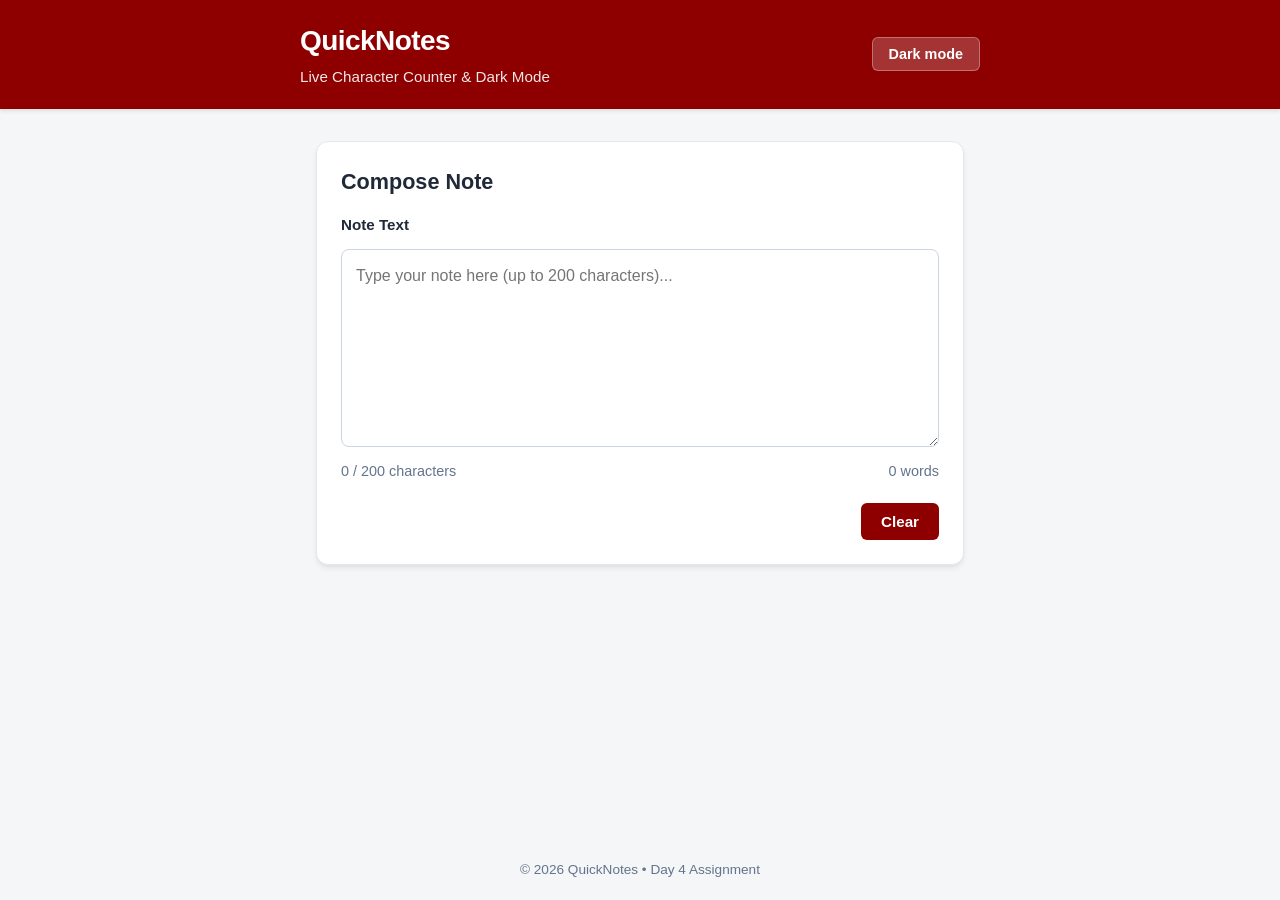
==== day4/index.html @ e02fce5c "feat - add day 4 assignment" ====
<!DOCTYPE html>
<html lang="en">
<head>
    <meta charset="UTF-8">
    <meta name="viewport" content="width=device-width, initial-scale=1.0">
    <title>Notes Toolkit - Live Character Counter & Dark Mode</title>
    <link rel="stylesheet" href="style.css">
    <script src="script.js" defer></script>
</head>
<body>
    <header>
        <div class="header-inner">
            <div class="header-branding">
                <h1>QuickNotes</h1>
                <p>Live Character Counter &amp; Dark Mode</p>
            </div>
            <button id="theme-toggle" type="button" aria-label="Toggle visual theme">Dark mode</button>
        </div>
    </header>

    <main>
        <section class="card">
            <h2>Compose Note</h2>

            <form id="note-form" onsubmit="return false;">
                <label for="note-text">Note Text</label>
                <textarea
                    id="note-text"
                    rows="7"
                    placeholder="Type your note here (up to 200 characters)..."
                    aria-describedby="char-count word-count"
                ></textarea>

                <div class="counters">
                    <p id="char-count">0 / 200 characters</p>
                    <p id="word-count">0 words</p>
                </div>

                <div class="actions">
                    <button id="clear-btn" type="button">Clear</button>
                </div>
            </form>
        </section>
    </main>

    <footer>
        <p>&copy; 2026 QuickNotes &bull; Day 4 Assignment</p>
    </footer>
</body>
</html>
---- day4/style.css ----
/* ========================================================
   CSS Variables / Design System Tokens
   ======================================================== */
:root {
  --bg-color: #f4f6f8;
  --text-color: #1f2937;
  --card-bg: #ffffff;
  --card-border: #e5e7eb;
  --header-bg: #8e0000;
  --header-text: #ffffff;
  --textarea-bg: #ffffff;
  --textarea-border: #cbd5e1;
  --textarea-focus: #8e0000;
  --btn-clear-bg: #8e0000;
  --btn-clear-hover: #6b0000;
  --btn-theme-bg: rgba(255, 255, 255, 0.2);
  --btn-theme-hover: rgba(255, 255, 255, 0.35);
  --btn-text: #ffffff;
  --counter-text: #64748b;
  --footer-text: #64748b;
  --warning-color: #d97706; /* orange */
  --over-color: #dc2626;    /* red */
  --card-shadow: 0 4px 6px -1px rgba(0, 0, 0, 0.08), 0 2px 4px -2px rgba(0, 0, 0, 0.05);
}

/* ========================================================
   Dark Theme (only redefines CSS variables)
   ======================================================== */
body.dark {
  --bg-color: #0f172a;
  --text-color: #f1f5f9;
  --card-bg: #1e293b;
  --card-border: #334155;
  --header-bg: #5a0000;
  --header-text: #f8fafc;
  --textarea-bg: #0f172a;
  --textarea-border: #475569;
  --textarea-focus: #ef4444;
  --btn-clear-bg: #991b1b;
  --btn-clear-hover: #b91c1c;
  --btn-theme-bg: rgba(255, 255, 255, 0.15);
  --btn-theme-hover: rgba(255, 255, 255, 0.25);
  --btn-text: #f8fafc;
  --counter-text: #94a3b8;
  --footer-text: #94a3b8;
  --warning-color: #f59e0b; /* brighter orange for dark backgrounds */
  --over-color: #ef4444;    /* brighter red for dark backgrounds */
  --card-shadow: 0 4px 6px -1px rgba(0, 0, 0, 0.4), 0 2px 4px -2px rgba(0, 0, 0, 0.3);
}

/* ========================================================
   Base Reset & Typography
   ======================================================== */
*,
*::before,
*::after {
  box-sizing: border-box;
}

body {
  margin: 0;
  font-family: "Segoe UI", Arial, sans-serif;
  background-color: var(--bg-color);
  color: var(--text-color);
  line-height: 1.5;
  min-height: 100vh;
  display: flex;
  flex-direction: column;
  transition: background-color 0.25s ease, color 0.25s ease;
}

/* ========================================================
   Header & Theme Toggle
   ======================================================== */
header {
  background-color: var(--header-bg);
  color: var(--header-text);
  padding: 20px 24px;
  box-shadow: 0 2px 4px rgba(0, 0, 0, 0.1);
  transition: background-color 0.25s ease;
}

.header-inner {
  max-width: 680px;
  margin: 0 auto;
  display: flex;
  justify-content: space-between;
  align-items: center;
  gap: 16px;
}

.header-branding h1 {
  margin: 0;
  font-size: 1.75rem;
  letter-spacing: -0.02em;
}

.header-branding p {
  margin: 4px 0 0;
  font-size: 0.95rem;
  opacity: 0.9;
}

#theme-toggle {
  background-color: var(--btn-theme-bg);
  color: var(--header-text);
  border: 1px solid rgba(255, 255, 255, 0.3);
  padding: 8px 16px;
  border-radius: 6px;
  font-size: 0.9rem;
  font-weight: 600;
  cursor: pointer;
  transition: background-color 0.2s ease, transform 0.1s ease;
  white-space: nowrap;
}

#theme-toggle:hover {
  background-color: var(--btn-theme-hover);
}

#theme-toggle:active {
  transform: scale(0.98);
}

/* ========================================================
   Main Content & Note Card
   ======================================================== */
main {
  flex: 1;
  max-width: 680px;
  width: 100%;
  margin: 32px auto;
  padding: 0 16px;
}

.card {
  background-color: var(--card-bg);
  border: 1px solid var(--card-border);
  border-radius: 12px;
  padding: 24px;
  box-shadow: var(--card-shadow);
  transition: background-color 0.25s ease, border-color 0.25s ease, box-shadow 0.25s ease;
}

.card h2 {
  margin: 0 0 16px;
  font-size: 1.35rem;
  color: var(--text-color);
}

form {
  display: flex;
  flex-direction: column;
  gap: 12px;
}

form label {
  font-size: 0.95rem;
  font-weight: 600;
  color: var(--text-color);
}

textarea#note-text {
  width: 100%;
  padding: 14px;
  border: 1.5px solid var(--textarea-border);
  border-radius: 8px;
  font-family: inherit;
  font-size: 1rem;
  line-height: 1.5;
  background-color: var(--textarea-bg);
  color: var(--text-color);
  resize: vertical;
  min-height: 140px;
  transition: border-color 0.2s ease, background-color 0.25s ease, color 0.25s ease;
}

textarea#note-text:focus {
  outline: none;
  border-color: var(--textarea-focus);
  box-shadow: 0 0 0 3px rgba(142, 0, 0, 0.15);
}

body.dark textarea#note-text:focus {
  box-shadow: 0 0 0 3px rgba(239, 68, 68, 0.25);
}

/* ========================================================
   Counters & Status Classes
   ======================================================== */
.counters {
  display: flex;
  justify-content: space-between;
  align-items: center;
  flex-wrap: wrap;
  gap: 8px;
  font-size: 0.9rem;
  color: var(--counter-text);
  margin-top: 2px;
}

.counters p {
  margin: 0;
  transition: color 0.2s ease;
}

/* Warning state: over 180 characters */
.warning {
  color: orange;
  color: var(--warning-color);
}

/* Over state: over 200 characters */
.over {
  color: red;
  color: var(--over-color);
  font-weight: bold;
}

/* ========================================================
   Actions & Clear Button
   ======================================================== */
.actions {
  display: flex;
  justify-content: flex-end;
  margin-top: 8px;
}

#clear-btn {
  background-color: var(--btn-clear-bg);
  color: var(--btn-text);
  border: none;
  padding: 10px 20px;
  border-radius: 6px;
  font-size: 0.95rem;
  font-weight: 600;
  cursor: pointer;
  transition: background-color 0.2s ease, transform 0.1s ease;
}

#clear-btn:hover {
  background-color: var(--btn-clear-hover);
}

#clear-btn:active {
  transform: scale(0.98);
}

/* ========================================================
   Footer
   ======================================================== */
footer {
  text-align: center;
  padding: 20px;
  font-size: 0.85rem;
  color: var(--footer-text);
  margin-top: auto;
}

footer p {
  margin: 0;
}
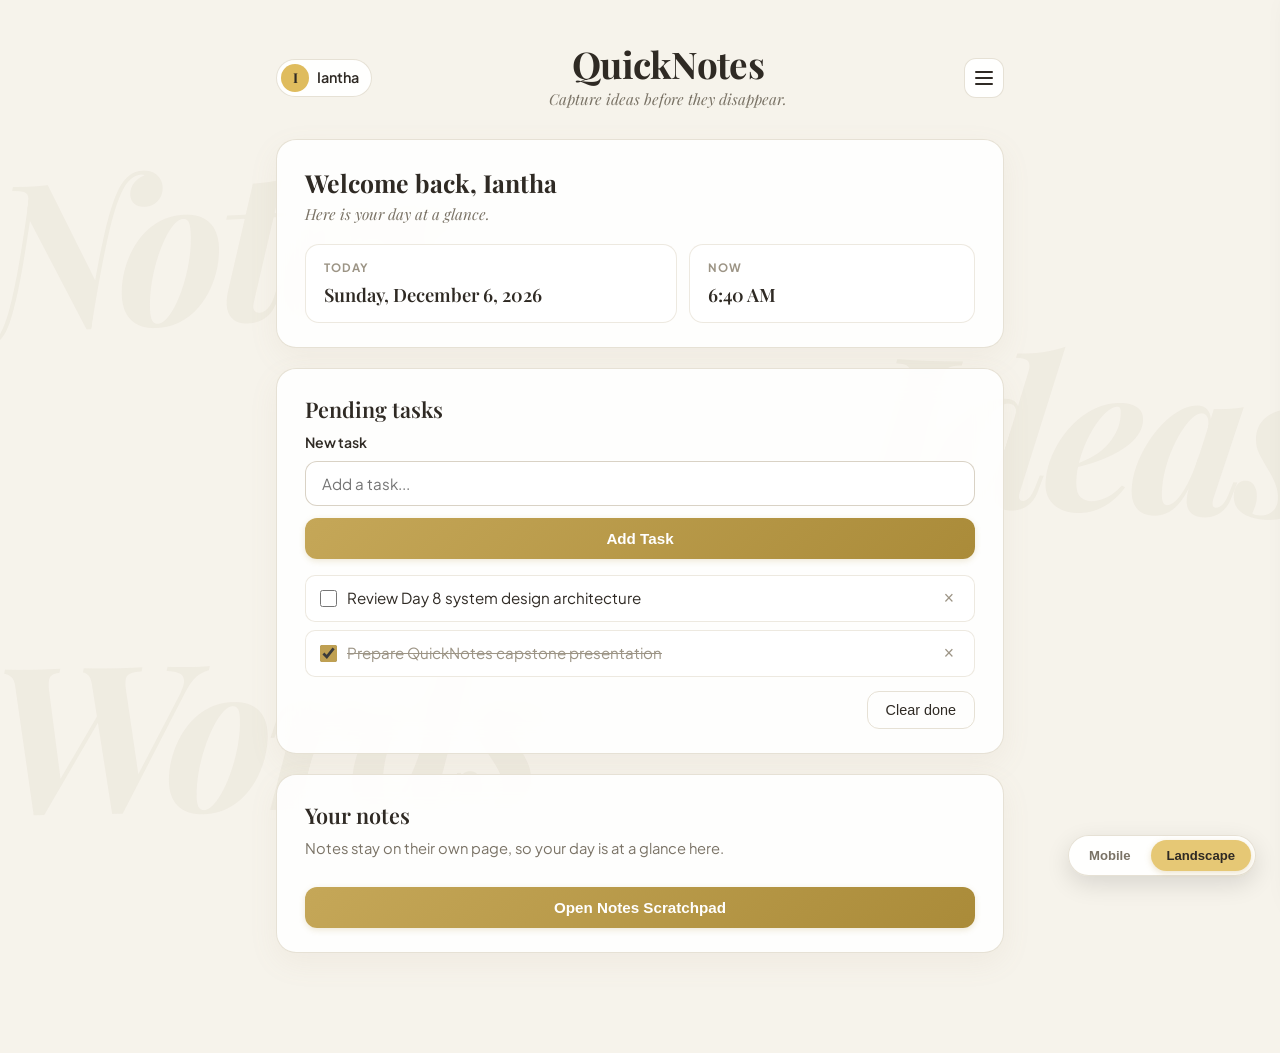
==== commit a8c98d0d: "feat: enhance QuickNotes with champagne/midnight palettes, watermark typography, profile login, and " ====
--- a/day4/index.html
+++ b/day4/index.html
@@ -3,48 +3,253 @@
 <head>
     <meta charset="UTF-8">
     <meta name="viewport" content="width=device-width, initial-scale=1.0">
-    <title>Notes Toolkit - Live Character Counter & Dark Mode</title>
+    <title>QuickNotes — Capture ideas before they disappear</title>
+    <!-- Modern Luxury Typography -->
+    <link rel="preconnect" href="https://fonts.googleapis.com">
+    <link rel="preconnect" href="https://fonts.gstatic.com" crossorigin>
+    <link href="https://fonts.googleapis.com/css2?family=Playfair+Display:ital,wght@0,500;0,600;0,700;1,400;1,600&family=Plus+Jakarta+Sans:wght@400;500;600;700&display=swap" rel="stylesheet">
     <link rel="stylesheet" href="style.css">
     <script src="script.js" defer></script>
 </head>
-<body>
-    <header>
-        <div class="header-inner">
-            <div class="header-branding">
-                <h1>QuickNotes</h1>
-                <p>Live Character Counter &amp; Dark Mode</p>
+<body class="palette-champagne">
+
+    <!-- Typographic Watermark Layer (matches Photos: Notes, Words, Ideas) -->
+    <div class="watermark-layer" aria-hidden="true">
+        <span class="watermark watermark-left-top">Notes</span>
+        <span class="watermark watermark-left-bottom">Words</span>
+        <span class="watermark watermark-right">Ideas</span>
+    </div>
+
+    <!-- Outer Viewport Wrapper (Toggles between Landscape Desktop and Mobile Phone Frame) -->
+    <div id="viewport-container" class="mode-landscape">
+
+        <!-- Simulated Mobile Phone Chassis -->
+        <div class="phone-frame">
+
+            <!-- Mobile Phone Status Bar (Visible in Mobile View) -->
+            <div class="phone-status-bar">
+                <span class="status-time" id="status-clock">12:10 PM</span>
+                <div class="dynamic-island">
+                    <span class="sensor-dot"></span>
+                </div>
+                <div class="status-icons">
+                    <svg class="icon-signal" viewBox="0 0 16 16" width="14" height="14" fill="currentColor">
+                        <rect x="1" y="11" width="2" height="4" rx="0.5"/>
+                        <rect x="5" y="8" width="2" height="7" rx="0.5"/>
+                        <rect x="9" y="5" width="2" height="10" rx="0.5"/>
+                        <rect x="13" y="2" width="2" height="13" rx="0.5"/>
+                    </svg>
+                    <svg class="icon-wifi" viewBox="0 0 16 16" width="14" height="14" fill="currentColor">
+                        <path d="M8 12.5a1.5 1.5 0 1 1 0 3 1.5 1.5 0 0 1 0-3zm-4.24-2.83a6 6 0 0 1 8.48 0 .75.75 0 0 0 1.06-1.06 7.5 7.5 0 0 0-10.6 0 .75.75 0 0 0 1.06 1.06zm-2.83-2.83a10 10 0 0 1 14.14 0 .75.75 0 1 0 1.06-1.06 11.5 11.5 0 0 0-16.26 0 .75.75 0 0 0 1.06 1.06z"/>
+                    </svg>
+                    <div class="battery-icon">
+                        <div class="battery-fill"></div>
+                    </div>
+                </div>
             </div>
-            <button id="theme-toggle" type="button" aria-label="Toggle visual theme">Dark mode</button>
-        </div>
-    </header>
-
-    <main>
-        <section class="card">
-            <h2>Compose Note</h2>
-
-            <form id="note-form" onsubmit="return false;">
-                <label for="note-text">Note Text</label>
-                <textarea
-                    id="note-text"
-                    rows="7"
-                    placeholder="Type your note here (up to 200 characters)..."
-                    aria-describedby="char-count word-count"
-                ></textarea>
-
-                <div class="counters">
-                    <p id="char-count">0 / 200 characters</p>
-                    <p id="word-count">0 words</p>
+
+            <!-- Scrollable Content Screen -->
+            <div class="phone-screen-content">
+
+                <!-- Header Section -->
+                <header class="app-header">
+                    <div class="header-inner">
+                        <!-- User Avatar Badge (Photo 1 & 4) -->
+                        <div class="user-pill" id="user-pill">
+                            <span class="avatar-circle" id="header-avatar">I</span>
+                            <span class="user-name" id="header-name">Iantha</span>
+                        </div>
+
+                        <!-- Brand Center -->
+                        <div class="brand-branding">
+                            <h1 class="brand-title">QuickNotes</h1>
+                            <p class="brand-tagline">Capture ideas before they disappear.</p>
+                        </div>
+
+                        <!-- Hamburger Menu Button -->
+                        <button class="menu-btn" id="menu-btn" type="button" aria-label="Toggle navigation menu">
+                            <span class="menu-line"></span>
+                            <span class="menu-line"></span>
+                            <span class="menu-line"></span>
+                        </button>
+                    </div>
+                </header>
+
+                <!-- Navigation Drawer -->
+                <div id="nav-drawer" class="nav-drawer" aria-hidden="true">
+                    <div class="drawer-header">
+                        <h3>QuickNotes</h3>
+                        <button type="button" id="close-drawer" class="drawer-close-btn">&times;</button>
+                    </div>
+                    <ul class="drawer-menu">
+                        <li><button type="button" class="tab-btn active" data-tab="tab-today">📅 Day at a Glance</button></li>
+                        <li><button type="button" class="tab-btn" data-tab="tab-notes">📝 Notes &amp; Scratchpad</button></li>
+                        <li><button type="button" class="tab-btn" data-tab="tab-tasks">✅ Pending Tasks</button></li>
+                        <li><button type="button" class="tab-btn" data-tab="tab-profile">👤 Profile &amp; Settings</button></li>
+                    </ul>
                 </div>
-
-                <div class="actions">
-                    <button id="clear-btn" type="button">Clear</button>
-                </div>
-            </form>
-        </section>
-    </main>
-
-    <footer>
-        <p>&copy; 2026 QuickNotes &bull; Day 4 Assignment</p>
-    </footer>
+                <div id="drawer-backdrop" class="drawer-backdrop"></div>
+
+                <!-- Main Content -->
+                <main class="main-content">
+
+                    <!-- TAB 1: TODAY / AT A GLANCE (Photos 2 & 4) -->
+                    <section id="tab-today" class="tab-section active">
+                        
+                        <!-- Welcome Card with Live Date & Time -->
+                        <div class="card welcome-card">
+                            <h2 class="welcome-heading">Welcome back, <span id="welcome-name">Iantha</span></h2>
+                            <p class="welcome-sub">Here is your day at a glance.</p>
+
+                            <div class="datetime-grid">
+                                <div class="subcard">
+                                    <span class="subcard-label">TODAY</span>
+                                    <p class="subcard-value" id="live-date">Thursday, October 22, 2026</p>
+                                </div>
+                                <div class="subcard">
+                                    <span class="subcard-label">NOW</span>
+                                    <p class="subcard-value" id="live-time">12:10 PM</p>
+                                </div>
+                            </div>
+                        </div>
+
+                        <!-- Pending Tasks Preview Card (Photos 2 & 4) -->
+                        <div class="card tasks-card">
+                            <h2 class="card-title">Pending tasks</h2>
+                            <form id="task-form" onsubmit="return false;">
+                                <label for="task-input" class="field-label">New task</label>
+                                <div class="input-row">
+                                    <input type="text" id="task-input" class="text-input" placeholder="Add a task..." autocomplete="off">
+                                </div>
+                                <button type="submit" id="add-task-btn" class="btn-gold btn-block">Add Task</button>
+                            </form>
+
+                            <ul id="task-list" class="task-list"></ul>
+                            <p id="task-empty-state" class="empty-state">All tasks are done. Nothing is pending.</p>
+                            
+                            <div class="card-footer-action">
+                                <button type="button" id="clear-done-tasks" class="btn-outline">Clear done</button>
+                            </div>
+                        </div>
+
+                        <!-- Your Notes Card (Photos 2 & 4) -->
+                        <div class="card notes-hub-card">
+                            <h2 class="card-title">Your notes</h2>
+                            <p class="card-sub">Notes stay on their own page, so your day is at a glance here.</p>
+                            <button type="button" class="btn-gold btn-block" id="jump-to-notes-btn">Open Notes Scratchpad</button>
+                        </div>
+                    </section>
+
+                    <!-- TAB 2: COMPOSE NOTES & SEARCH (Original Core + Enhancements) -->
+                    <section id="tab-notes" class="tab-section">
+                        <div class="card compose-card">
+                            <h2 class="card-title">Compose Note</h2>
+                            <p class="card-sub">Live character &amp; word counter &bull; Auto-saves locally</p>
+
+                            <form id="note-form" onsubmit="return false;">
+                                <label for="note-text" class="field-label">Note Text</label>
+                                <textarea
+                                    id="note-text"
+                                    rows="6"
+                                    placeholder="Type your note here (up to 200 characters)..."
+                                    aria-describedby="char-count word-count"
+                                ></textarea>
+
+                                <div class="counters">
+                                    <span id="char-count">0 / 200 characters</span>
+                                    <span id="word-count">0 words</span>
+                                    <span id="save-status" class="draft-indicator">Draft saved</span>
+                                </div>
+
+                                <div class="actions">
+                                    <button id="save-note-btn" type="button" class="btn-gold">Save to Notes</button>
+                                    <button id="clear-btn" type="button" class="btn-outline">Clear</button>
+                                </div>
+                            </form>
+                        </div>
+
+                        <!-- Saved Notes List & Search -->
+                        <div class="card saved-notes-card">
+                            <div class="section-header-flex">
+                                <h2 class="card-title">Saved Notes</h2>
+                                <span class="badge" id="notes-count">0 notes</span>
+                            </div>
+
+                            <input type="search" id="search-notes" class="text-input" placeholder="Search notes...">
+
+                            <ul id="notes-list" class="notes-list"></ul>
+                            <p id="no-notes-state" class="empty-state">No notes saved yet. Type a note above and click Save!</p>
+                        </div>
+                    </section>
+
+                    <!-- TAB 3: PROFILE & LOGIN & APPEARANCE (Photos 1 & 3) -->
+                    <section id="tab-profile" class="tab-section">
+                        
+                        <!-- Your Profile Card (Photo 1 & 3) -->
+                        <div class="card profile-card">
+                            <h2 class="card-title">Your profile</h2>
+                            <form id="profile-form" onsubmit="return false;">
+                                <div class="field-group">
+                                    <label for="display-name" class="field-label">Display name</label>
+                                    <div class="input-inline">
+                                        <input type="text" id="display-name" class="text-input" value="Iantha" placeholder="Enter display name">
+                                        <button type="submit" id="save-profile-btn" class="btn-gold btn-inline">Save</button>
+                                    </div>
+                                </div>
+
+                                <div class="field-group">
+                                    <label for="login-email" class="field-label">Login email</label>
+                                    <input type="email" id="login-email" class="text-input" value="iantha@quicknotes.app" placeholder="Enter email">
+                                </div>
+
+                                <div class="auth-status-bar">
+                                    <span class="auth-dot"></span>
+                                    <span id="auth-status-text">Logged in as <strong>Iantha</strong> (Offline Persistence Active)</span>
+                                </div>
+                            </form>
+                        </div>
+
+                        <!-- Appearance Card (Photo 1 & 3) -->
+                        <div class="card appearance-card">
+                            <div class="appearance-row">
+                                <div class="appearance-info">
+                                    <h2 class="card-title">Appearance</h2>
+                                    <h3 class="appearance-subheading">Dark mode</h3>
+                                    <p class="card-sub">Switch between the champagne and midnight palettes.</p>
+                                </div>
+                                <div class="appearance-toggle">
+                                    <label class="switch" for="theme-switch">
+                                        <input type="checkbox" id="theme-switch" aria-label="Toggle dark mode theme">
+                                        <span class="slider"></span>
+                                    </label>
+                                    <!-- Original theme toggle button preserved for compatibility -->
+                                    <button id="theme-toggle" type="button" class="visually-hidden">Dark mode</button>
+                                </div>
+                            </div>
+                        </div>
+
+                        <!-- View Footer -->
+                        <footer class="app-footer">
+                            <p>&copy; 2026 QuickNotes</p>
+                        </footer>
+                    </section>
+
+                </main>
+
+            </div><!-- /.phone-screen-content -->
+
+            <!-- Phone Bottom Home Bar -->
+            <div class="phone-home-bar"></div>
+
+        </div><!-- /.phone-frame -->
+
+    </div><!-- /#viewport-container -->
+
+    <!-- Floating Device Switcher Pill (Bottom Right: Mobile / Landscape from Photos 1, 2, 3, 4) -->
+    <div class="device-switcher" role="region" aria-label="Device view switcher">
+        <button type="button" id="btn-view-mobile" class="switch-pill">Mobile</button>
+        <button type="button" id="btn-view-landscape" class="switch-pill active">Landscape</button>
+    </div>
+
 </body>
 </html>
--- a/day4/style.css
+++ b/day4/style.css
@@ -1,262 +1,986 @@
 /* ========================================================
-   CSS Variables / Design System Tokens
+   QuickNotes Design System: Champagne & Midnight Palettes
    ======================================================== */
+
 :root {
-  --bg-color: #f4f6f8;
-  --text-color: #1f2937;
-  --card-bg: #ffffff;
-  --card-border: #e5e7eb;
-  --header-bg: #8e0000;
-  --header-text: #ffffff;
-  --textarea-bg: #ffffff;
-  --textarea-border: #cbd5e1;
-  --textarea-focus: #8e0000;
-  --btn-clear-bg: #8e0000;
-  --btn-clear-hover: #6b0000;
-  --btn-theme-bg: rgba(255, 255, 255, 0.2);
-  --btn-theme-hover: rgba(255, 255, 255, 0.35);
-  --btn-text: #ffffff;
-  --counter-text: #64748b;
-  --footer-text: #64748b;
-  --warning-color: #d97706; /* orange */
-  --over-color: #dc2626;    /* red */
-  --card-shadow: 0 4px 6px -1px rgba(0, 0, 0, 0.08), 0 2px 4px -2px rgba(0, 0, 0, 0.05);
+  /* Palette: Champagne (Light Mode - Default) */
+  --bg-canvas: #f6f3eb;
+  --bg-watermark: rgba(165, 148, 120, 0.08);
+  --card-bg: rgba(255, 255, 255, 0.88);
+  --card-border: rgba(220, 212, 196, 0.7);
+  --subcard-bg: rgba(255, 255, 255, 0.95);
+  --subcard-border: rgba(225, 218, 204, 0.6);
+  --text-main: #2f2a24;
+  --text-sub: #7a7366;
+  --text-muted: #9c9485;
+  --gold-primary: #bfa052;
+  --gold-gradient: linear-gradient(135deg, #c5a758 0%, #aa8b39 100%);
+  --gold-hover: #a78835;
+  --gold-pill: #e6c875;
+  --gold-pill-text: #2f2a24;
+  --avatar-bg: #dfbc5e;
+  --avatar-text: #2f2a24;
+  --input-bg: rgba(255, 255, 255, 0.95);
+  --input-border: rgba(205, 195, 178, 0.75);
+  --input-focus: #bfa052;
+  --shadow-card: 0 10px 30px rgba(160, 145, 120, 0.08);
+  --shadow-phone: 0 25px 60px rgba(0, 0, 0, 0.25), 0 0 0 10px #1e1e20, 0 0 0 12px #3c3c40;
+  --phone-notch: #000000;
+  --warning-color: #d97706;
+  --over-color: #dc2626;
+  --radius-card: 20px;
+  --radius-input: 12px;
+}
+
+/* Palette: Midnight (Dark Mode - Photos 3) */
+body.palette-midnight,
+body.dark {
+  --bg-canvas: #1e2019;
+  --bg-watermark: rgba(212, 176, 85, 0.05);
+  --card-bg: rgba(38, 41, 33, 0.88);
+  --card-border: rgba(95, 100, 80, 0.45);
+  --subcard-bg: rgba(32, 34, 27, 0.9);
+  --subcard-border: rgba(80, 85, 70, 0.4);
+  --text-main: #f3eee4;
+  --text-sub: #a5a195;
+  --text-muted: #7d796e;
+  --gold-primary: #d4b055;
+  --gold-gradient: linear-gradient(135deg, #dfbc5e 0%, #be9739 100%);
+  --gold-hover: #c49e3c;
+  --gold-pill: #d4b055;
+  --gold-pill-text: #1e2019;
+  --avatar-bg: #d4b055;
+  --avatar-text: #1e2019;
+  --input-bg: rgba(28, 30, 24, 0.9);
+  --input-border: rgba(85, 90, 72, 0.6);
+  --input-focus: #dfbc5e;
+  --shadow-card: 0 10px 30px rgba(0, 0, 0, 0.35);
+  --shadow-phone: 0 25px 60px rgba(0, 0, 0, 0.6), 0 0 0 10px #11120e, 0 0 0 12px #2d3027;
+  --phone-notch: #000000;
+  --warning-color: #fbbf24;
+  --over-color: #f87171;
+}
+
+/* Base Reset & Fonts */
+*, *::before, *::after {
+  box-sizing: border-box;
+  margin: 0;
+  padding: 0;
+}
+
+body {
+  font-family: 'Plus Jakarta Sans', -apple-system, BlinkMacSystemFont, 'Segoe UI', Roboto, sans-serif;
+  background-color: var(--bg-canvas);
+  color: var(--text-main);
+  min-height: 100vh;
+  line-height: 1.5;
+  overflow-x: hidden;
+  transition: background-color 0.35s ease, color 0.35s ease;
+  position: relative;
 }
 
 /* ========================================================
-   Dark Theme (only redefines CSS variables)
+   Typographic Watermark Background Layer (from Photos)
    ======================================================== */
-body.dark {
-  --bg-color: #0f172a;
-  --text-color: #f1f5f9;
-  --card-bg: #1e293b;
-  --card-border: #334155;
-  --header-bg: #5a0000;
-  --header-text: #f8fafc;
-  --textarea-bg: #0f172a;
-  --textarea-border: #475569;
-  --textarea-focus: #ef4444;
-  --btn-clear-bg: #991b1b;
-  --btn-clear-hover: #b91c1c;
-  --btn-theme-bg: rgba(255, 255, 255, 0.15);
-  --btn-theme-hover: rgba(255, 255, 255, 0.25);
-  --btn-text: #f8fafc;
-  --counter-text: #94a3b8;
-  --footer-text: #94a3b8;
-  --warning-color: #f59e0b; /* brighter orange for dark backgrounds */
-  --over-color: #ef4444;    /* brighter red for dark backgrounds */
-  --card-shadow: 0 4px 6px -1px rgba(0, 0, 0, 0.4), 0 2px 4px -2px rgba(0, 0, 0, 0.3);
+.watermark-layer {
+  position: fixed;
+  inset: 0;
+  pointer-events: none;
+  user-select: none;
+  z-index: 0;
+  overflow: hidden;
+}
+
+.watermark {
+  position: absolute;
+  font-family: 'Playfair Display', Georgia, serif;
+  font-style: italic;
+  font-size: clamp(6rem, 16vw, 15rem);
+  font-weight: 700;
+  color: var(--bg-watermark);
+  line-height: 1;
+  white-space: nowrap;
+  letter-spacing: -0.04em;
+  transition: color 0.35s ease;
+}
+
+.watermark-left-top {
+  top: 15%;
+  left: -2vw;
+  transform: rotate(-3deg);
+}
+
+.watermark-left-bottom {
+  bottom: 8%;
+  left: -1vw;
+  transform: rotate(-1deg);
+}
+
+.watermark-right {
+  top: 36%;
+  right: -3vw;
+  transform: rotate(2deg);
 }
 
 /* ========================================================
-   Base Reset & Typography
+   Viewport Wrapper: Landscape vs Mobile Frame
    ======================================================== */
-*,
-*::before,
-*::after {
-  box-sizing: border-box;
-}
-
-body {
-  margin: 0;
-  font-family: "Segoe UI", Arial, sans-serif;
-  background-color: var(--bg-color);
-  color: var(--text-color);
-  line-height: 1.5;
+#viewport-container {
+  position: relative;
+  z-index: 1;
+  width: 100%;
   min-height: 100vh;
+  padding: 30px 16px 80px;
+  display: flex;
+  justify-content: center;
+  align-items: flex-start;
+  transition: all 0.4s cubic-bezier(0.16, 1, 0.3, 1);
+}
+
+/* Landscape Mode (Desktop - Photos 1 & 3) */
+#viewport-container.mode-landscape {
+  max-width: 760px;
+  margin: 0 auto;
+}
+
+#viewport-container.mode-landscape .phone-frame {
+  width: 100%;
+  background: transparent;
+  box-shadow: none;
+  border-radius: 0;
+}
+
+#viewport-container.mode-landscape .phone-status-bar,
+#viewport-container.mode-landscape .phone-home-bar {
+  display: none;
+}
+
+/* Mobile Mode (Simulated Phone - Photos 2 & 4) */
+#viewport-container.mode-mobile {
+  padding-top: 20px;
+}
+
+#viewport-container.mode-mobile .phone-frame {
+  width: 395px;
+  max-width: 100%;
+  background: var(--bg-canvas);
+  border-radius: 48px;
+  box-shadow: var(--shadow-phone);
+  overflow: hidden;
+  position: relative;
   display: flex;
   flex-direction: column;
-  transition: background-color 0.25s ease, color 0.25s ease;
+  border: 1px solid rgba(255, 255, 255, 0.08);
+}
+
+#viewport-container.mode-mobile .phone-status-bar {
+  display: flex;
+  justify-content: space-between;
+  align-items: center;
+  padding: 12px 24px 8px;
+  font-size: 0.8rem;
+  font-weight: 600;
+  color: var(--text-main);
+  background: transparent;
+  user-select: none;
+}
+
+.dynamic-island {
+  width: 96px;
+  height: 24px;
+  background-color: var(--phone-notch);
+  border-radius: 20px;
+  display: flex;
+  align-items: center;
+  justify-content: flex-end;
+  padding-right: 10px;
+}
+
+.sensor-dot {
+  width: 8px;
+  height: 8px;
+  background-color: #1a1a2e;
+  border-radius: 50%;
+}
+
+.status-icons {
+  display: flex;
+  align-items: center;
+  gap: 6px;
+}
+
+.battery-icon {
+  width: 22px;
+  height: 11px;
+  border: 1.5px solid currentColor;
+  border-radius: 3px;
+  padding: 1px;
+  position: relative;
+}
+
+.battery-icon::after {
+  content: '';
+  position: absolute;
+  right: -3.5px;
+  top: 2px;
+  width: 2px;
+  height: 4px;
+  background: currentColor;
+  border-radius: 0 1px 1px 0;
+}
+
+.battery-fill {
+  width: 75%;
+  height: 100%;
+  background: currentColor;
+  border-radius: 1px;
+}
+
+#viewport-container.mode-mobile .phone-home-bar {
+  display: block;
+  width: 130px;
+  height: 5px;
+  background-color: var(--text-muted);
+  border-radius: 10px;
+  margin: 12px auto 8px;
+  opacity: 0.6;
+}
+
+#viewport-container.mode-mobile .phone-screen-content {
+  max-height: 740px;
+  overflow-y: auto;
+  scrollbar-width: thin;
+  padding-bottom: 16px;
 }
 
 /* ========================================================
-   Header & Theme Toggle
+   Header & Avatar (Photos 1, 2, 3, 4)
    ======================================================== */
-header {
-  background-color: var(--header-bg);
-  color: var(--header-text);
-  padding: 20px 24px;
-  box-shadow: 0 2px 4px rgba(0, 0, 0, 0.1);
-  transition: background-color 0.25s ease;
+.app-header {
+  padding: 14px 0 20px;
+  margin-bottom: 8px;
 }
 
 .header-inner {
-  max-width: 680px;
-  margin: 0 auto;
-  display: flex;
+  display: flex;
+  align-items: center;
   justify-content: space-between;
-  align-items: center;
-  gap: 16px;
-}
-
-.header-branding h1 {
-  margin: 0;
-  font-size: 1.75rem;
-  letter-spacing: -0.02em;
-}
-
-.header-branding p {
-  margin: 4px 0 0;
-  font-size: 0.95rem;
-  opacity: 0.9;
-}
-
-#theme-toggle {
-  background-color: var(--btn-theme-bg);
-  color: var(--header-text);
-  border: 1px solid rgba(255, 255, 255, 0.3);
-  padding: 8px 16px;
-  border-radius: 6px;
+  gap: 12px;
+}
+
+/* User Pill (Left) */
+.user-pill {
+  display: flex;
+  align-items: center;
+  gap: 8px;
+  padding: 4px 12px 4px 4px;
+  background: var(--subcard-bg);
+  border: 1px solid var(--card-border);
+  border-radius: 30px;
+  cursor: pointer;
+  transition: transform 0.15s ease, background-color 0.2s ease;
+}
+
+.user-pill:hover {
+  transform: translateY(-1px);
+}
+
+.avatar-circle {
+  width: 28px;
+  height: 28px;
+  background: var(--avatar-bg);
+  color: var(--avatar-text);
+  border-radius: 50%;
+  display: flex;
+  align-items: center;
+  justify-content: center;
+  font-weight: 700;
+  font-size: 0.85rem;
+  font-family: 'Playfair Display', serif;
+}
+
+.user-name {
   font-size: 0.9rem;
   font-weight: 600;
-  cursor: pointer;
-  transition: background-color 0.2s ease, transform 0.1s ease;
-  white-space: nowrap;
-}
-
-#theme-toggle:hover {
-  background-color: var(--btn-theme-hover);
-}
-
-#theme-toggle:active {
-  transform: scale(0.98);
-}
-
-/* ========================================================
-   Main Content & Note Card
-   ======================================================== */
-main {
+  color: var(--text-main);
+}
+
+/* Brand Center */
+.brand-branding {
+  text-align: center;
   flex: 1;
-  max-width: 680px;
-  width: 100%;
-  margin: 32px auto;
-  padding: 0 16px;
-}
-
-.card {
-  background-color: var(--card-bg);
+}
+
+.brand-title {
+  font-family: 'Playfair Display', Georgia, serif;
+  font-size: clamp(1.8rem, 3vw, 2.3rem);
+  font-weight: 700;
+  letter-spacing: -0.02em;
+  color: var(--text-main);
+  line-height: 1.1;
+}
+
+.brand-tagline {
+  font-family: 'Playfair Display', Georgia, serif;
+  font-style: italic;
+  font-size: clamp(0.85rem, 1.5vw, 0.95rem);
+  color: var(--text-sub);
+  margin-top: 4px;
+}
+
+/* Hamburger Menu Button (Right) */
+.menu-btn {
+  background: var(--subcard-bg);
   border: 1px solid var(--card-border);
   border-radius: 12px;
+  width: 40px;
+  height: 40px;
+  display: flex;
+  flex-direction: column;
+  align-items: center;
+  justify-content: center;
+  gap: 4px;
+  cursor: pointer;
+  padding: 8px;
+  transition: background-color 0.2s ease;
+}
+
+.menu-btn:hover {
+  background: var(--card-bg);
+}
+
+.menu-line {
+  width: 18px;
+  height: 2px;
+  background-color: var(--text-main);
+  border-radius: 2px;
+  transition: transform 0.2s ease, opacity 0.2s ease;
+}
+
+/* Navigation Drawer */
+.nav-drawer {
+  position: fixed;
+  top: 0;
+  right: -320px;
+  width: 290px;
+  height: 100%;
+  background: var(--card-bg);
+  backdrop-filter: blur(12px);
+  border-left: 1px solid var(--card-border);
+  z-index: 100;
   padding: 24px;
-  box-shadow: var(--card-shadow);
-  transition: background-color 0.25s ease, border-color 0.25s ease, box-shadow 0.25s ease;
-}
-
-.card h2 {
-  margin: 0 0 16px;
+  box-shadow: -10px 0 30px rgba(0,0,0,0.15);
+  transition: right 0.3s cubic-bezier(0.16, 1, 0.3, 1);
+  display: flex;
+  flex-direction: column;
+}
+
+.nav-drawer.open {
+  right: 0;
+}
+
+.drawer-header {
+  display: flex;
+  align-items: center;
+  justify-content: space-between;
+  margin-bottom: 24px;
+  padding-bottom: 12px;
+  border-bottom: 1px solid var(--card-border);
+}
+
+.drawer-header h3 {
+  font-family: 'Playfair Display', serif;
+  font-size: 1.4rem;
+  color: var(--text-main);
+}
+
+.drawer-close-btn {
+  background: none;
+  border: none;
+  font-size: 1.8rem;
+  cursor: pointer;
+  color: var(--text-sub);
+}
+
+.drawer-menu {
+  list-style: none;
+  display: flex;
+  flex-direction: column;
+  gap: 10px;
+}
+
+.tab-btn {
+  width: 100%;
+  text-align: left;
+  background: var(--subcard-bg);
+  border: 1px solid var(--card-border);
+  padding: 12px 16px;
+  border-radius: 12px;
+  color: var(--text-main);
+  font-size: 0.95rem;
+  font-weight: 500;
+  cursor: pointer;
+  transition: all 0.2s ease;
+}
+
+.tab-btn:hover, .tab-btn.active {
+  background: var(--gold-primary);
+  color: #ffffff;
+  border-color: var(--gold-primary);
+}
+
+.drawer-backdrop {
+  position: fixed;
+  inset: 0;
+  background: rgba(0, 0, 0, 0.3);
+  backdrop-filter: blur(2px);
+  z-index: 99;
+  opacity: 0;
+  pointer-events: none;
+  transition: opacity 0.3s ease;
+}
+
+.drawer-backdrop.open {
+  opacity: 1;
+  pointer-events: auto;
+}
+
+/* ========================================================
+   Cards System (Photos 1, 2, 3, 4)
+   ======================================================== */
+.card {
+  background: var(--card-bg);
+  backdrop-filter: blur(14px);
+  -webkit-backdrop-filter: blur(14px);
+  border: 1px solid var(--card-border);
+  border-radius: var(--radius-card);
+  padding: 24px 28px;
+  margin-bottom: 20px;
+  box-shadow: var(--shadow-card);
+  transition: background-color 0.35s ease, border-color 0.35s ease, box-shadow 0.35s ease;
+}
+
+.card-title {
+  font-family: 'Playfair Display', Georgia, serif;
   font-size: 1.35rem;
-  color: var(--text-color);
-}
-
-form {
-  display: flex;
-  flex-direction: column;
+  font-weight: 600;
+  color: var(--text-main);
+  margin-bottom: 6px;
+}
+
+.card-sub {
+  font-size: 0.92rem;
+  color: var(--text-sub);
+  margin-bottom: 16px;
+}
+
+/* Subcards (e.g. TODAY and NOW) */
+.subcard {
+  background: var(--subcard-bg);
+  border: 1px solid var(--subcard-border);
+  border-radius: 14px;
+  padding: 14px 18px;
+}
+
+.subcard-label {
+  display: block;
+  font-size: 0.72rem;
+  font-weight: 700;
+  letter-spacing: 0.08em;
+  color: var(--text-muted);
+  margin-bottom: 4px;
+}
+
+.subcard-value {
+  font-family: 'Playfair Display', serif;
+  font-size: 1.15rem;
+  font-weight: 600;
+  color: var(--text-main);
+}
+
+/* ========================================================
+   Tab Sections
+   ======================================================== */
+.tab-section {
+  display: none;
+  animation: fadeIn 0.25s ease-out;
+}
+
+.tab-section.active {
+  display: block;
+}
+
+@keyframes fadeIn {
+  from { opacity: 0; transform: translateY(6px); }
+  to { opacity: 1; transform: translateY(0); }
+}
+
+/* Welcome Card */
+.welcome-heading {
+  font-family: 'Playfair Display', serif;
+  font-size: 1.55rem;
+  font-weight: 700;
+  color: var(--text-main);
+}
+
+.welcome-sub {
+  font-family: 'Playfair Display', serif;
+  font-style: italic;
+  font-size: 0.95rem;
+  color: var(--text-sub);
+  margin: 2px 0 18px;
+}
+
+.datetime-grid {
+  display: grid;
+  grid-template-columns: 1.3fr 1fr;
   gap: 12px;
 }
 
-form label {
+@media (max-width: 480px) {
+  .datetime-grid {
+    grid-template-columns: 1fr;
+  }
+}
+
+/* ========================================================
+   Buttons & Inputs
+   ======================================================== */
+.field-label {
+  display: block;
+  font-size: 0.88rem;
+  font-weight: 600;
+  color: var(--text-main);
+  margin-bottom: 8px;
+}
+
+.text-input {
+  width: 100%;
+  padding: 12px 16px;
+  background: var(--input-bg);
+  border: 1px solid var(--input-border);
+  border-radius: var(--radius-input);
+  font-size: 0.95rem;
+  color: var(--text-main);
+  font-family: inherit;
+  outline: none;
+  transition: border-color 0.2s ease, box-shadow 0.2s ease;
+}
+
+.text-input:focus {
+  border-color: var(--input-focus);
+  box-shadow: 0 0 0 3px rgba(191, 160, 82, 0.2);
+}
+
+/* Gold Buttons (Matches Photos) */
+.btn-gold {
+  background: var(--gold-gradient);
+  color: #ffffff;
+  border: none;
+  padding: 12px 22px;
+  border-radius: 12px;
   font-size: 0.95rem;
   font-weight: 600;
-  color: var(--text-color);
-}
-
-textarea#note-text {
+  cursor: pointer;
+  transition: all 0.2s ease;
+  box-shadow: 0 2px 6px rgba(170, 139, 57, 0.2);
+}
+
+.btn-gold:hover {
+  filter: brightness(1.06);
+  transform: translateY(-1px);
+}
+
+.btn-gold:active {
+  transform: translateY(0);
+}
+
+.btn-block {
   width: 100%;
-  padding: 14px;
-  border: 1.5px solid var(--textarea-border);
-  border-radius: 8px;
+  margin-top: 12px;
+}
+
+.btn-outline {
+  background: transparent;
+  color: var(--text-main);
+  border: 1px solid var(--card-border);
+  padding: 10px 18px;
+  border-radius: 12px;
+  font-size: 0.9rem;
+  font-weight: 500;
+  cursor: pointer;
+  transition: all 0.2s ease;
+}
+
+.btn-outline:hover {
+  background: var(--subcard-bg);
+  border-color: var(--text-muted);
+}
+
+/* Inline Inputs (Display Name + Save button from Photo 1 & 3) */
+.input-inline {
+  display: flex;
+  gap: 10px;
+}
+
+.btn-inline {
+  white-space: nowrap;
+  padding: 12px 24px;
+}
+
+.field-group {
+  margin-bottom: 16px;
+}
+
+/* Tasks Card */
+.task-list {
+  list-style: none;
+  margin-top: 16px;
+  display: flex;
+  flex-direction: column;
+  gap: 8px;
+}
+
+.task-item {
+  display: flex;
+  align-items: center;
+  justify-content: space-between;
+  padding: 10px 14px;
+  background: var(--subcard-bg);
+  border: 1px solid var(--subcard-border);
+  border-radius: 10px;
+  transition: all 0.2s ease;
+}
+
+.task-content {
+  display: flex;
+  align-items: center;
+  gap: 10px;
+  flex: 1;
+}
+
+.task-checkbox {
+  accent-color: var(--gold-primary);
+  width: 17px;
+  height: 17px;
+  cursor: pointer;
+}
+
+.task-text {
+  font-size: 0.95rem;
+  color: var(--text-main);
+  word-break: break-word;
+}
+
+.task-item.done .task-text {
+  text-decoration: line-through;
+  color: var(--text-muted);
+}
+
+.task-del-btn {
+  background: none;
+  border: none;
+  color: var(--text-muted);
+  font-size: 1.1rem;
+  cursor: pointer;
+  padding: 2px 6px;
+  border-radius: 6px;
+}
+
+.task-del-btn:hover {
+  color: var(--over-color);
+  background: rgba(220, 38, 38, 0.08);
+}
+
+.empty-state {
+  text-align: center;
+  font-size: 0.92rem;
+  color: var(--text-muted);
+  padding: 16px 8px;
+  font-style: italic;
+}
+
+.card-footer-action {
+  display: flex;
+  justify-content: flex-end;
+  margin-top: 14px;
+}
+
+/* ========================================================
+   Compose Note Scratchpad (Original Day 4 Preserved & Styled)
+   ======================================================== */
+.note-textarea {
+  width: 100%;
+  padding: 14px 16px;
+  background: var(--input-bg);
+  border: 1px solid var(--input-border);
+  border-radius: var(--radius-input);
+  font-size: 1rem;
+  color: var(--text-main);
   font-family: inherit;
+  line-height: 1.5;
+  resize: vertical;
+  outline: none;
+  transition: border-color 0.2s ease;
+}
+
+.note-textarea:focus {
+  border-color: var(--input-focus);
+  box-shadow: 0 0 0 3px rgba(191, 160, 82, 0.2);
+}
+
+.counters {
+  display: flex;
+  flex-wrap: wrap;
+  gap: 12px;
+  align-items: center;
+  font-size: 0.88rem;
+  color: var(--text-sub);
+  margin-top: 10px;
+}
+
+#char-count.warning {
+  color: var(--warning-color);
+  font-weight: 600;
+}
+
+#char-count.over {
+  color: var(--over-color);
+  font-weight: 700;
+}
+
+.draft-indicator {
+  margin-left: auto;
+  font-size: 0.78rem;
+  color: var(--text-muted);
+  background: var(--subcard-bg);
+  padding: 2px 8px;
+  border-radius: 10px;
+  border: 1px solid var(--subcard-border);
+}
+
+.actions {
+  display: flex;
+  gap: 10px;
+  margin-top: 16px;
+}
+
+/* Saved Notes List */
+.section-header-flex {
+  display: flex;
+  justify-content: space-between;
+  align-items: center;
+  margin-bottom: 12px;
+}
+
+.badge {
+  font-size: 0.8rem;
+  font-weight: 600;
+  padding: 3px 10px;
+  border-radius: 20px;
+  background: var(--subcard-bg);
+  border: 1px solid var(--card-border);
+  color: var(--text-sub);
+}
+
+.notes-list {
+  list-style: none;
+  margin-top: 14px;
+  display: flex;
+  flex-direction: column;
+  gap: 10px;
+}
+
+.note-card-item {
+  background: var(--subcard-bg);
+  border: 1px solid var(--subcard-border);
+  border-radius: 12px;
+  padding: 14px 16px;
+  position: relative;
+  display: flex;
+  flex-direction: column;
+  gap: 6px;
+}
+
+.note-card-header {
+  display: flex;
+  justify-content: space-between;
+  align-items: center;
+  font-size: 0.75rem;
+  color: var(--text-muted);
+}
+
+.note-card-body {
+  font-size: 0.95rem;
+  color: var(--text-main);
+  white-space: pre-wrap;
+  word-break: break-word;
+}
+
+.note-delete-btn {
+  background: none;
+  border: none;
+  color: var(--text-muted);
   font-size: 1rem;
-  line-height: 1.5;
-  background-color: var(--textarea-bg);
-  color: var(--text-color);
-  resize: vertical;
-  min-height: 140px;
-  transition: border-color 0.2s ease, background-color 0.25s ease, color 0.25s ease;
-}
-
-textarea#note-text:focus {
-  outline: none;
-  border-color: var(--textarea-focus);
-  box-shadow: 0 0 0 3px rgba(142, 0, 0, 0.15);
-}
-
-body.dark textarea#note-text:focus {
-  box-shadow: 0 0 0 3px rgba(239, 68, 68, 0.25);
+  cursor: pointer;
+  border-radius: 4px;
+  padding: 2px 4px;
+}
+
+.note-delete-btn:hover {
+  color: var(--over-color);
 }
 
 /* ========================================================
-   Counters & Status Classes
+   Appearance Card & Toggle (Photos 1 & 3)
    ======================================================== */
-.counters {
-  display: flex;
+.appearance-row {
+  display: flex;
+  align-items: center;
   justify-content: space-between;
-  align-items: center;
-  flex-wrap: wrap;
+  gap: 16px;
+}
+
+.appearance-subheading {
+  font-size: 1.05rem;
+  font-weight: 600;
+  color: var(--text-main);
+  margin: 6px 0 2px;
+}
+
+/* Toggle Switch (Sleek Gold/Champagne Slider) */
+.switch {
+  position: relative;
+  display: inline-block;
+  width: 52px;
+  height: 28px;
+}
+
+.switch input {
+  opacity: 0;
+  width: 0;
+  height: 0;
+}
+
+.slider {
+  position: absolute;
+  cursor: pointer;
+  inset: 0;
+  background-color: var(--input-border);
+  transition: 0.3s cubic-bezier(0.4, 0, 0.2, 1);
+  border-radius: 30px;
+}
+
+.slider::before {
+  position: absolute;
+  content: "";
+  height: 20px;
+  width: 20px;
+  left: 4px;
+  bottom: 4px;
+  background-color: #ffffff;
+  border-radius: 50%;
+  transition: 0.3s cubic-bezier(0.4, 0, 0.2, 1);
+  box-shadow: 0 2px 4px rgba(0,0,0,0.2);
+}
+
+input:checked + .slider {
+  background: var(--gold-gradient);
+}
+
+input:checked + .slider::before {
+  transform: translateX(24px);
+}
+
+.visually-hidden {
+  position: absolute;
+  width: 1px;
+  height: 1px;
+  padding: 0;
+  margin: -1px;
+  overflow: hidden;
+  clip: rect(0, 0, 0, 0);
+  border: 0;
+}
+
+.auth-status-bar {
+  display: flex;
+  align-items: center;
   gap: 8px;
-  font-size: 0.9rem;
-  color: var(--counter-text);
-  margin-top: 2px;
-}
-
-.counters p {
-  margin: 0;
-  transition: color 0.2s ease;
-}
-
-/* Warning state: over 180 characters */
-.warning {
-  color: orange;
-  color: var(--warning-color);
-}
-
-/* Over state: over 200 characters */
-.over {
-  color: red;
-  color: var(--over-color);
-  font-weight: bold;
+  font-size: 0.85rem;
+  color: var(--text-sub);
+  margin-top: 12px;
+  padding: 10px 14px;
+  background: var(--subcard-bg);
+  border-radius: 10px;
+}
+
+.auth-dot {
+  width: 8px;
+  height: 8px;
+  background-color: #10b981;
+  border-radius: 50%;
+}
+
+.app-footer {
+  text-align: center;
+  font-size: 0.85rem;
+  color: var(--text-muted);
+  margin-top: 24px;
 }
 
 /* ========================================================
-   Actions & Clear Button
+   Floating Device Switcher Pill (Bottom Right: Photos 1, 2, 3, 4)
    ======================================================== */
-.actions {
-  display: flex;
-  justify-content: flex-end;
-  margin-top: 8px;
-}
-
-#clear-btn {
-  background-color: var(--btn-clear-bg);
-  color: var(--btn-text);
+.device-switcher {
+  position: fixed;
+  bottom: 24px;
+  right: 24px;
+  background: var(--subcard-bg);
+  border: 1px solid var(--card-border);
+  border-radius: 30px;
+  padding: 4px;
+  display: flex;
+  gap: 4px;
+  box-shadow: 0 8px 24px rgba(0, 0, 0, 0.12);
+  z-index: 1000;
+  backdrop-filter: blur(8px);
+}
+
+.switch-pill {
+  background: transparent;
   border: none;
-  padding: 10px 20px;
-  border-radius: 6px;
-  font-size: 0.95rem;
+  padding: 8px 16px;
+  border-radius: 20px;
+  font-size: 0.82rem;
   font-weight: 600;
-  cursor: pointer;
-  transition: background-color 0.2s ease, transform 0.1s ease;
-}
-
-#clear-btn:hover {
-  background-color: var(--btn-clear-hover);
-}
-
-#clear-btn:active {
-  transform: scale(0.98);
-}
-
-/* ========================================================
-   Footer
-   ======================================================== */
-footer {
-  text-align: center;
-  padding: 20px;
-  font-size: 0.85rem;
-  color: var(--footer-text);
-  margin-top: auto;
-}
-
-footer p {
-  margin: 0;
-}
+  color: var(--text-sub);
+  cursor: pointer;
+  transition: all 0.2s ease;
+}
+
+.switch-pill:hover {
+  color: var(--text-main);
+}
+
+.switch-pill.active {
+  background: var(--gold-pill);
+  color: var(--gold-pill-text);
+  box-shadow: 0 2px 6px rgba(191, 160, 82, 0.3);
+}
+
+/* Responsive adjustment for actual mobile screens */
+@media (max-width: 600px) {
+  #viewport-container {
+    padding: 16px 10px 80px;
+  }
+  
+  .card {
+    padding: 18px 16px;
+    border-radius: 16px;
+  }
+
+  .watermark {
+    display: none;
+  }
+}
